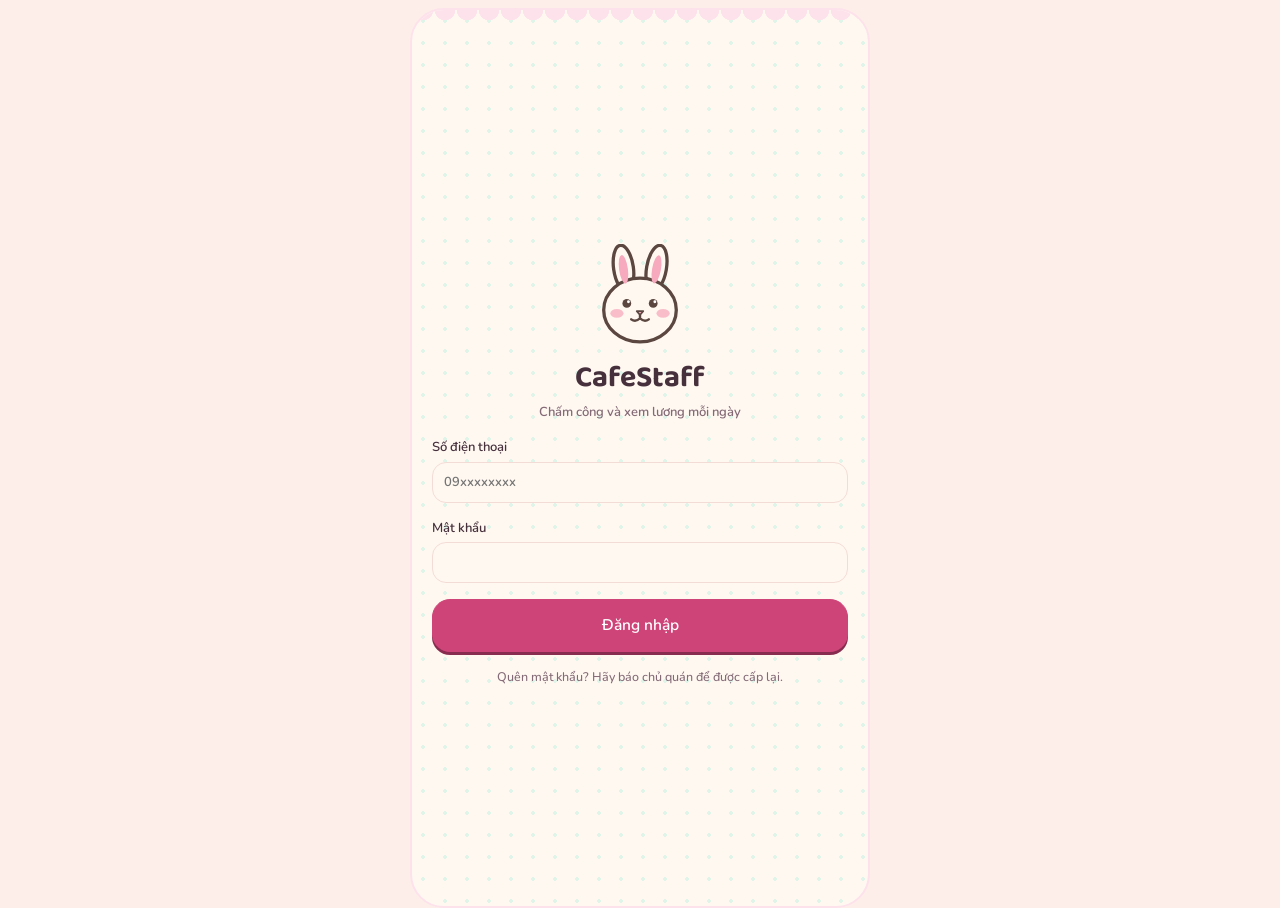
==== index.html @ 4eedaa8b "Add files via upload" ====
<!DOCTYPE html>
<html lang="vi">
  <head>
    <meta charset="UTF-8" />
    <meta name="viewport" content="width=device-width, initial-scale=1" />
    <meta name="theme-color" content="#cf4478" />
    <meta name="apple-mobile-web-app-capable" content="yes" />
    <meta name="apple-mobile-web-app-title" content="CafeStaff" />
    <link rel="apple-touch-icon" href="/icon-192.png" />
    <link rel="icon" type="image/png" href="/icon-192.png" />
    <link rel="preconnect" href="https://fonts.googleapis.com" />
    <link href="https://fonts.googleapis.com/css2?family=Nunito:wght@500;600;700;800&family=Baloo+2:wght@500;600;700;800&display=swap" rel="stylesheet" />
    <title>CafeStaff HRM</title>
    <script type="module" crossorigin src="/index-eBSY6qAa.js"></script>
    <link rel="stylesheet" crossorigin href="/index-c_bGm5y_.css">
  <link rel="manifest" href="/manifest.webmanifest"></head>
  <body>
    <div id="root"></div>
  </body>
</html>
---- index-c_bGm5y_.css ----
*,:before,:after{--tw-border-spacing-x:0;--tw-border-spacing-y:0;--tw-translate-x:0;--tw-translate-y:0;--tw-rotate:0;--tw-skew-x:0;--tw-skew-y:0;--tw-scale-x:1;--tw-scale-y:1;--tw-pan-x: ;--tw-pan-y: ;--tw-pinch-zoom: ;--tw-scroll-snap-strictness:proximity;--tw-gradient-from-position: ;--tw-gradient-via-position: ;--tw-gradient-to-position: ;--tw-ordinal: ;--tw-slashed-zero: ;--tw-numeric-figure: ;--tw-numeric-spacing: ;--tw-numeric-fraction: ;--tw-ring-inset: ;--tw-ring-offset-width:0px;--tw-ring-offset-color:#fff;--tw-ring-color:rgb(59 130 246 / .5);--tw-ring-offset-shadow:0 0 #0000;--tw-ring-shadow:0 0 #0000;--tw-shadow:0 0 #0000;--tw-shadow-colored:0 0 #0000;--tw-blur: ;--tw-brightness: ;--tw-contrast: ;--tw-grayscale: ;--tw-hue-rotate: ;--tw-invert: ;--tw-saturate: ;--tw-sepia: ;--tw-drop-shadow: ;--tw-backdrop-blur: ;--tw-backdrop-brightness: ;--tw-backdrop-contrast: ;--tw-backdrop-grayscale: ;--tw-backdrop-hue-rotate: ;--tw-backdrop-invert: ;--tw-backdrop-opacity: ;--tw-backdrop-saturate: ;--tw-backdrop-sepia: ;--tw-contain-size: ;--tw-contain-layout: ;--tw-contain-paint: ;--tw-contain-style: }::backdrop{--tw-border-spacing-x:0;--tw-border-spacing-y:0;--tw-translate-x:0;--tw-translate-y:0;--tw-rotate:0;--tw-skew-x:0;--tw-skew-y:0;--tw-scale-x:1;--tw-scale-y:1;--tw-pan-x: ;--tw-pan-y: ;--tw-pinch-zoom: ;--tw-scroll-snap-strictness:proximity;--tw-gradient-from-position: ;--tw-gradient-via-position: ;--tw-gradient-to-position: ;--tw-ordinal: ;--tw-slashed-zero: ;--tw-numeric-figure: ;--tw-numeric-spacing: ;--tw-numeric-fraction: ;--tw-ring-inset: ;--tw-ring-offset-width:0px;--tw-ring-offset-color:#fff;--tw-ring-color:rgb(59 130 246 / .5);--tw-ring-offset-shadow:0 0 #0000;--tw-ring-shadow:0 0 #0000;--tw-shadow:0 0 #0000;--tw-shadow-colored:0 0 #0000;--tw-blur: ;--tw-brightness: ;--tw-contrast: ;--tw-grayscale: ;--tw-hue-rotate: ;--tw-invert: ;--tw-saturate: ;--tw-sepia: ;--tw-drop-shadow: ;--tw-backdrop-blur: ;--tw-backdrop-brightness: ;--tw-backdrop-contrast: ;--tw-backdrop-grayscale: ;--tw-backdrop-hue-rotate: ;--tw-backdrop-invert: ;--tw-backdrop-opacity: ;--tw-backdrop-saturate: ;--tw-backdrop-sepia: ;--tw-contain-size: ;--tw-contain-layout: ;--tw-contain-paint: ;--tw-contain-style: }.visible{visibility:visible}.block{display:block}.table{display:table}.grid{display:grid}.contents{display:contents}.hidden{display:none}.transform{transform:translate(var(--tw-translate-x),var(--tw-translate-y)) rotate(var(--tw-rotate)) skew(var(--tw-skew-x)) skewY(var(--tw-skew-y)) scaleX(var(--tw-scale-x)) scaleY(var(--tw-scale-y))}.filter{filter:var(--tw-blur) var(--tw-brightness) var(--tw-contrast) var(--tw-grayscale) var(--tw-hue-rotate) var(--tw-invert) var(--tw-saturate) var(--tw-sepia) var(--tw-drop-shadow)}:root{--bg:#fdeee9;--surface:#ffffff;--sunk:#fff8f1;--ink:#46303c;--muted:#846a76;--line:#f4dcd6;--accent:#cf4478;--accent-ink:#ffffff;--accent-soft:#fde2ec;--ok:#23763a;--ok-soft:#dff2e3;--warn:#a85408;--warn-soft:#fdebc9;--bad:#b3261e;--bad-soft:#fbe1de;--display:"Baloo 2","Nunito",system-ui,sans-serif;--body:"Nunito","Be Vietnam Pro",system-ui,-apple-system,"Segoe UI",sans-serif;--r:24px;--petal:#8ed8b9;--petal-soft:#dff5ea;--t1:#dcf2e6;--t2:#fde6ec;--t3:#fff0c9;--t4:#e0edfb}@media (prefers-color-scheme: dark){:root:not([data-theme=light]){color-scheme:dark;--bg:#1c1418;--surface:#2b1f26;--sunk:#231a20;--ink:#fbeaf1;--muted:#c7a9b6;--line:#47343e;--accent:#ff8fb5;--accent-ink:#3d0d21;--accent-soft:#4b2435;--ok:#7fcf92;--ok-soft:#163021;--warn:#f0b35e;--warn-soft:#3a2a11;--bad:#f39088;--bad-soft:#3d1b18;--petal:#6dbf9e;--petal-soft:#1f3a30;--t1:#17352a;--t2:#3a2229;--t3:#3a3013;--t4:#1b2b3f}}:root[data-theme=dark]{color-scheme:dark;--bg:#1c1418;--surface:#2b1f26;--sunk:#231a20;--ink:#fbeaf1;--muted:#c7a9b6;--line:#47343e;--accent:#ff8fb5;--accent-ink:#3d0d21;--accent-soft:#4b2435;--ok:#7fcf92;--ok-soft:#163021;--warn:#f0b35e;--warn-soft:#3a2a11;--bad:#f39088;--bad-soft:#3d1b18;--petal:#6dbf9e;--petal-soft:#1f3a30;--t1:#17352a;--t2:#3a2229;--t3:#3a3013;--t4:#1b2b3f}*{box-sizing:border-box}html,body{margin:0}body{background:var(--bg);color:var(--ink);font-family:var(--body);font-size:15.5px;font-weight:500;line-height:1.45;-webkit-font-smoothing:antialiased}button,input,select,textarea{font:inherit;color:inherit}button{cursor:pointer}:focus-visible{outline:3px solid var(--accent);outline-offset:2px}h1,h2,h3,p{margin:0}h1,h2,h3{text-wrap:balance}.num{font-family:var(--display);font-variant-numeric:tabular-nums}.seg{display:flex;background:var(--surface);border:1px solid var(--line);border-radius:12px;padding:3px;gap:2px;flex:1;min-width:0}.seg button{flex:1;border:0;background:transparent;border-radius:9px;padding:7px 6px;font-size:13px;font-weight:600;color:var(--muted);white-space:nowrap}.seg button[aria-pressed=true]{background:var(--accent);color:var(--accent-ink)}.chipbtn{border:1px solid var(--line);background:var(--surface);border-radius:999px;padding:6px 11px;font-size:12.5px;font-weight:600}.chipbtn.on{border-color:var(--bad);color:var(--bad);background:var(--bad-soft)}.app{max-width:460px;margin:8px auto 24px;background:var(--sunk);border:1px solid var(--line);border-radius:28px;min-height:720px;display:flex;flex-direction:column;overflow:clip}@media (max-width:480px){.app{border-radius:0;border-left:0;border-right:0;margin-bottom:0}}.view{flex:1;padding:18px 16px 20px;display:flex;flex-direction:column;gap:14px}.nav{position:sticky;bottom:0;display:grid;grid-template-columns:repeat(5,1fr);background:var(--surface);border-top:1px solid var(--line);padding:6px 4px 8px}.nav button{border:0;background:transparent;display:flex;flex-direction:column;align-items:center;gap:2px;padding:6px 2px;font-size:11px;font-weight:600;color:var(--muted);border-radius:10px;position:relative}.nav button[aria-current=page]{color:var(--accent)}.nav svg,.ic{width:22px;height:22px;fill:none;stroke:currentColor;stroke-width:1.8;stroke-linecap:round;stroke-linejoin:round;flex:none}.badge{position:absolute;top:2px;right:calc(50% - 20px);background:var(--bad);color:#fff;border-radius:999px;font-size:10px;min-width:16px;height:16px;line-height:16px;padding:0 4px}.top{display:flex;justify-content:space-between;align-items:flex-start;gap:12px}.top h1{font-family:var(--display);font-size:21px;font-weight:600;line-height:1.2}.sub{color:var(--muted);font-size:13px}.clock{font-size:26px;font-weight:600;line-height:1}.card{background:var(--surface);border:1px solid var(--line);border-radius:var(--r);padding:14px}.card h2,.sec{font-size:13px;font-weight:700;letter-spacing:.02em;color:var(--muted);text-transform:uppercase}.stack{display:flex;flex-direction:column;gap:10px}.between{display:flex;justify-content:space-between;align-items:center;gap:10px}.wrap{display:flex;flex-wrap:wrap;gap:6px;align-items:center}.pill{display:inline-flex;align-items:center;gap:5px;border-radius:999px;padding:3px 9px;font-size:12px;font-weight:600;background:var(--sunk);color:var(--muted);border:1px solid var(--line);white-space:nowrap}.pill.ok{background:var(--ok-soft);color:var(--ok);border-color:transparent}.pill.warn{background:var(--warn-soft);color:var(--warn);border-color:transparent}.pill.bad{background:var(--bad-soft);color:var(--bad);border-color:transparent}.pill.acc{background:var(--accent-soft);color:var(--accent);border-color:transparent}.pill.ok:before,.pill.warn:before,.pill.bad:before{content:"";width:6px;height:6px;border-radius:50%;background:currentColor}.today{background:var(--accent);color:var(--accent-ink);border:0;border-radius:28px;padding:16px;display:flex;flex-direction:column;gap:14px}.today .lbl{opacity:.8;font-size:12.5px;font-weight:600;text-transform:uppercase;letter-spacing:.03em}.today .shift{font-family:var(--display);font-size:22px;font-weight:600}.today .state{background:color-mix(in srgb,var(--accent-ink) 16%,transparent);border-radius:999px;padding:4px 10px;font-size:12.5px;font-weight:600}.punch{width:100%;border:0;border-radius:26px;padding:20px 12px;background:var(--accent-ink);color:var(--accent);font-family:var(--display);font-size:22px;font-weight:700;letter-spacing:.04em;display:flex;flex-direction:column;align-items:center;gap:2px;box-shadow:0 6px 0 var(--petal)}.punch:active{transform:translateY(3px);box-shadow:0 3px 0 var(--petal)}.punch small{font-family:var(--body);font-size:12.5px;font-weight:500;letter-spacing:0;opacity:.85}.punch.out{background:var(--warn-soft);color:var(--warn)}.punch[disabled]{opacity:.55;cursor:default;box-shadow:none}.today .foot{display:flex;justify-content:space-between;font-size:13px;gap:8px;flex-wrap:wrap}.tiles{display:grid;grid-template-columns:1fr 1fr;gap:10px}.tile{background:var(--surface);border:1px solid var(--line);border-radius:var(--r);padding:12px;display:flex;flex-direction:column;gap:2px}.tile b{font-family:var(--display);font-variant-numeric:tabular-nums;font-size:20px;font-weight:600}.tile span{font-size:12.5px;color:var(--muted)}.tile.alert b{color:var(--warn)}.list{display:flex;flex-direction:column}.item{display:flex;justify-content:space-between;align-items:center;gap:10px;padding:11px 0;border-top:1px solid var(--line)}.item:first-child{border-top:0;padding-top:2px}.item:last-child{padding-bottom:2px}.item .t{font-weight:600}.item .d{font-size:12.5px;color:var(--muted)}.item>div:first-child{min-width:0}.datebox{width:46px;flex:none;text-align:center;background:var(--sunk);border:1px solid var(--line);border-radius:12px;padding:5px 0;line-height:1.15}.datebox b{display:block;font-family:var(--display);font-size:17px}.datebox span{font-size:10.5px;color:var(--muted);font-weight:600}.lead{display:flex;gap:11px;align-items:center;min-width:0}.days{display:grid;grid-template-columns:repeat(7,1fr);gap:5px}.days button{border:1px solid var(--line);background:var(--surface);border-radius:12px;padding:7px 0;display:flex;flex-direction:column;align-items:center;gap:1px;font-size:11px;color:var(--muted);font-weight:600;position:relative}.days button b{font-family:var(--display);font-size:16px;color:var(--ink)}.days button[aria-pressed=true]{background:var(--accent);border-color:var(--accent);color:var(--accent-ink)}.days button[aria-pressed=true] b{color:var(--accent-ink)}.days i{width:5px;height:5px;border-radius:50%;background:var(--accent)}.days button[aria-pressed=true] i{background:var(--accent-ink)}.days i.none{background:transparent}.btn{border:1px solid var(--line);background:var(--surface);border-radius:11px;padding:8px 12px;font-weight:600;font-size:13.5px}.btn.pri{background:var(--accent);border-color:var(--accent);color:var(--accent-ink)}.btn.no{color:var(--bad)}.btn.block{width:100%;padding:12px}.btn.sm{padding:5px 9px;font-size:12.5px}.btn[disabled]{opacity:.5;cursor:default}.empty{color:var(--muted);font-size:13.5px;padding:6px 0}.note{font-size:12.5px;color:var(--muted)}.banner{border-radius:12px;padding:10px 12px;font-size:13.5px;background:var(--warn-soft);color:var(--warn);font-weight:500}.banner.bad{background:var(--bad-soft);color:var(--bad)}.banner.ok{background:var(--ok-soft);color:var(--ok)}.kv{display:flex;justify-content:space-between;gap:12px;padding:8px 0;border-top:1px solid var(--line);font-size:14px}.kv:first-of-type{border-top:0}.kv b{font-variant-numeric:tabular-nums;font-weight:600;text-align:right}.total{display:flex;justify-content:space-between;align-items:baseline;border-top:2px solid var(--ink);padding-top:10px;margin-top:4px}.total b{font-family:var(--display);font-size:24px;font-variant-numeric:tabular-nums}.tw{overflow-x:auto}table{border-collapse:collapse;width:100%;font-size:13px;font-variant-numeric:tabular-nums}th,td{padding:8px;text-align:right;border-top:1px solid var(--line);white-space:nowrap}th{font-size:11.5px;text-transform:uppercase;color:var(--muted);border-top:0}th:first-child,td:first-child{text-align:left;padding-left:0}tfoot td{font-weight:700;border-top:2px solid var(--ink)}.avatar{width:38px;height:38px;border-radius:50%;background:var(--accent-soft);color:var(--accent);display:grid;place-items:center;font-family:var(--display);font-weight:600;flex:none}.avatar.lg{width:56px;height:56px;font-size:20px}.scrim{position:fixed;top:0;right:0;bottom:0;left:0;background:#080e0c8c;display:flex;align-items:flex-end;justify-content:center;z-index:20}.sheet{background:var(--surface);width:100%;max-width:460px;border-radius:22px 22px 0 0;padding:18px 16px 22px;display:flex;flex-direction:column;gap:12px;max-height:88vh;overflow:auto}.sheet h3{font-family:var(--display);font-size:18px;font-weight:600}label{display:flex;flex-direction:column;gap:5px;font-size:13px;font-weight:600}input,select,textarea{background:var(--sunk);border:1px solid var(--line);border-radius:11px;padding:10px 11px;width:100%}textarea{min-height:72px;resize:vertical}.two{display:grid;grid-template-columns:1fr 1fr;gap:10px}.toast{position:fixed;left:50%;bottom:86px;transform:translate(-50%);background:var(--ink);color:var(--bg);padding:11px 16px;border-radius:14px;font-size:14px;font-weight:500;z-index:30;max-width:min(420px,calc(100vw - 32px));text-align:center;box-shadow:0 8px 24px #00000040}.switch{width:46px;height:28px;border-radius:999px;border:1px solid var(--line);background:var(--sunk);position:relative;flex:none;padding:0}.switch:after{content:"";position:absolute;top:3px;left:3px;width:20px;height:20px;border-radius:50%;background:var(--muted);transition:transform .15s}.switch[aria-checked=true]{background:var(--accent);border-color:var(--accent)}.switch[aria-checked=true]:after{transform:translate(18px);background:var(--accent-ink)}.days.big button{padding:11px 0;font-size:12.5px}.days.big button b{font-size:20px}.slot{background:var(--surface);border:1px solid var(--line);border-radius:var(--r);padding:14px;display:flex;flex-direction:column;gap:10px;cursor:pointer}.slot .sn{font-size:15.5px;font-weight:600}.slot .st{font-family:var(--display);font-variant-numeric:tabular-nums;font-size:20px;font-weight:600}.slot .plus{flex:none;border-radius:12px;background:var(--accent);color:var(--accent-ink);font-weight:700;font-size:14.5px;padding:11px 14px;white-space:nowrap}.slot .pill{font-size:14px;padding:5px 11px}.pick{display:flex;align-items:center;gap:12px;padding:11px 12px;border:2px solid var(--line);border-radius:14px;background:var(--surface);text-align:left;font-size:16.5px;min-height:62px;width:100%}.pick .pn{flex:1;display:flex;flex-direction:column;min-width:0}.pick small{font-size:13px;color:var(--muted);font-weight:400}.pick .tick{font-size:13.5px;font-weight:700;color:var(--muted);white-space:nowrap}.pick.on{border-color:var(--accent);background:var(--accent-soft)}.pick.on .tick{color:var(--accent)}.pick[disabled]{opacity:.5;cursor:default}.btn.big{padding:14px;font-size:15.5px}.app{background-color:var(--sunk);background-image:radial-gradient(var(--petal-soft) 1.6px,transparent 1.8px);background-size:22px 22px;border:2px solid var(--line);border-radius:34px}.top h1{font-size:25px;font-weight:700}.card,.tile,.slot{border-width:1.5px;box-shadow:0 4px 0 var(--line)}.card h2,.sec{text-transform:none;letter-spacing:0;font-family:var(--display);font-size:17px;font-weight:700;color:var(--ink);display:flex;align-items:center;gap:6px}.card h2:before,.sec:before{content:"✿";color:var(--accent);font-size:16px}.tiles .tile:nth-child(4n+1){background:var(--t1)}.tiles .tile:nth-child(4n+2){background:var(--t2)}.tiles .tile:nth-child(4n+3){background:var(--t3)}.tiles .tile:nth-child(4n+4){background:var(--t4)}.tile{border-color:transparent;box-shadow:none;padding:13px 14px}.tile b{font-size:22px;font-weight:700}.tile span{color:var(--ink);opacity:.72}.btn{border-radius:999px;border-width:1.5px;padding:8px 14px;white-space:nowrap;box-shadow:0 3px 0 var(--line);transition:transform .08s}.btn.pri{box-shadow:0 3px color-mix(in srgb,var(--accent) 65%,#000)}.btn:active,.pick:active,.days button:active,.nav button:active,.chipbtn:active{transform:translateY(2px) scale(.98)}.btn[disabled]{box-shadow:none}.btn.block,.btn.big{border-radius:18px;white-space:normal}.pill{padding:4px 10px;font-weight:700}.avatar{border:2px solid var(--petal);background:var(--petal-soft);color:var(--ink)}.datebox{border-radius:14px;overflow:hidden;padding:0 0 4px;border-width:1.5px;background:var(--surface)}.datebox span{display:block;background:var(--petal);color:#143d2c;padding:2px 0;margin-bottom:2px}.days button{border-radius:16px;border-width:1.5px;box-shadow:0 3px 0 var(--line)}.days button[aria-pressed=true]{box-shadow:0 3px 0 var(--petal)}.days i{background:var(--petal)}.nav{border-top:2px solid var(--line);border-radius:22px 22px 0 0;padding:8px 6px 10px;gap:2px}.nav button{border-radius:16px;padding:7px 2px;transition:transform .08s}.nav button[aria-current=page]{background:var(--accent-soft)}.nav button[aria-current=page] svg{animation:hop .4s ease-out}.badge{background:var(--petal);color:#143d2c;font-weight:700}.seg{border-radius:999px;border-width:1.5px}.seg button{border-radius:999px}.chipbtn{border-width:1.5px;box-shadow:0 2px 0 var(--line)}input,select,textarea{border-radius:14px;border-width:1.5px}input:focus-visible,select:focus-visible,textarea:focus-visible{outline-color:var(--petal)}.sheet{border-radius:32px 32px 0 0;border-top:3px solid var(--petal)}.sheet:before{content:"";width:44px;height:5px;border-radius:99px;background:var(--line);align-self:center;margin-top:-6px;flex:none}.sheet h3{font-size:21px;font-weight:700}.toast{border-radius:999px;border:2px solid var(--petal);padding:11px 20px}.banner{border-radius:18px}.slot{border-radius:var(--r)}.slot .plus{border-radius:999px;box-shadow:0 3px color-mix(in srgb,var(--accent) 65%,#000)}.pick{border-radius:20px}.pick.on{border-color:var(--petal);background:var(--petal-soft)}.pick.on .tick{color:var(--ink)}.empty:before{content:"🌱 "}.total{border-top:2px dashed var(--petal)}.switch[aria-checked=true]{background:var(--petal);border-color:var(--petal)}.switch[aria-checked=true]:after{background:#fff}.today{box-shadow:0 5px color-mix(in srgb,var(--accent) 65%,#000);position:relative}.punch:before{content:"🌸";font-size:20px;line-height:1}.punch.out:before{content:"🌙"}.punch[disabled]:before{content:"💤"}.hello{display:flex;gap:10px;align-items:center}@keyframes hop{0%{transform:translateY(0)}45%{transform:translateY(-5px)}to{transform:translateY(0)}}@media (max-width:480px){.app{border-radius:0;border-left:0;border-right:0}}.app{position:relative;border-color:var(--accent-soft)}.app:before{content:"";display:block;height:14px;flex:none;background:radial-gradient(circle at 11px 0,var(--accent-soft) 10px,transparent 10.5px) 0 0/22px 14px repeat-x}.nav button[aria-current=page]:after{content:"🐾";font-size:9px;line-height:1;position:absolute;top:3px;right:calc(50% - 24px)}.bubble{background:var(--accent-ink);color:var(--accent);border-radius:18px;padding:9px 14px;font-weight:700;font-size:14px;position:relative;align-self:flex-end;max-width:100%}.bubble:before{content:"";position:absolute;top:-7px;right:30px;width:14px;height:14px;background:inherit;transform:rotate(45deg);border-radius:3px}.sleepy{display:flex;flex-direction:column;align-items:center;gap:6px;text-align:center;padding:10px 0;font-weight:700}.sleepy span{font-weight:500;color:var(--muted);font-size:13.5px}.tile{position:relative;overflow:hidden}.tile:after{content:"✿";position:absolute;right:-6px;bottom:-16px;font-size:54px;line-height:1;color:var(--surface);opacity:.55}.item .t,.slot .sn,.pick b{font-weight:700}.sub{font-weight:600}.mascot{flex:none;display:block}.today .mascot{animation:bob 2.6s ease-in-out infinite}.fx{position:fixed;top:0;right:0;bottom:0;left:0;z-index:40;overflow:hidden;display:grid;place-items:center;background:#080e0c47;cursor:pointer}.fx .bit{position:absolute;top:-8vh;font-size:var(--s);left:var(--x);animation:fall var(--d) linear var(--w) both}.fx .hi{background:var(--surface);color:var(--ink);border:3px solid var(--accent);border-radius:32px;padding:18px 26px 20px;display:flex;flex-direction:column;align-items:center;gap:4px;text-align:center;max-width:300px;box-shadow:0 14px 40px #00000040;animation:pop .55s cubic-bezier(.3,1.6,.5,1) both}.fx .hi b{font-family:var(--display);font-size:23px;font-weight:700;line-height:1.2}.fx .hi span{font-size:14px;color:var(--muted)}.fx .hi .mascot{animation:wig 1s ease-in-out .5s 2}@keyframes fall{0%{transform:translate(0) rotate(0)}to{transform:translate(var(--sw),118vh) rotate(var(--rot))}}@keyframes pop{0%{transform:scale(.3);opacity:0}to{transform:scale(1);opacity:1}}@keyframes wig{0%,to{transform:rotate(0)}25%{transform:rotate(-7deg)}75%{transform:rotate(7deg)}}@keyframes bob{0%,to{transform:translateY(0)}50%{transform:translateY(-4px)}}.hero{position:relative;margin:-32px -16px 0;padding:34px 20px 76px;min-height:262px;overflow:hidden;border-radius:0 0 34px 34px;color:#3d2733;isolation:isolate}.view>.btn~.hero{margin-top:0;border-radius:30px}.hero.toi{color:#fff}.hero .scene{position:absolute;top:0;right:0;bottom:0;left:0;width:100%;height:100%;z-index:-1}.hero .hi-t{font-weight:800;font-size:15px}.hero .when{font-size:13px;font-weight:700;opacity:.85}.hero h1{font-family:var(--display);font-size:32px;font-weight:800;line-height:1.05;margin:2px 0 8px}.hero-pill{background:#fff9;color:#3d2733;border-radius:999px;padding:4px 11px;font-size:12.5px;font-weight:800}.hero.toi .hero-pill{background:#ffffff2e;color:#fff}.hero-say{margin-top:10px;font-weight:800;font-size:14px;max-width:60%}.hero>.mascot{position:absolute;right:16px;bottom:30px;animation:bob 2.6s ease-in-out infinite}.tw{animation:tw 2.4s ease-in-out infinite}@keyframes tw{0%,to{opacity:.3}50%{opacity:1}}.ccard{position:relative;z-index:2;margin-top:-62px;display:flex;align-items:center;gap:14px;width:100%;border:0;border-radius:26px;padding:16px;color:#fff;text-align:left;background:linear-gradient(115deg,#e0558a,#a06ee0);box-shadow:0 6px #8a4cbd,0 16px 30px #823c9638;transition:transform .08s}.ccard.out{background:linear-gradient(115deg,#f0816a,#f5b45c);box-shadow:0 6px #c4673c,0 16px 30px #c86e3c38}.ccard.done{background:linear-gradient(115deg,#b4a3d4,#d9c6e8);box-shadow:0 6px #9784bb;cursor:default}.ccard:not([disabled]):active{transform:translateY(3px)}.cc-ic{width:66px;height:66px;border-radius:20px;background:#ffffff3d;display:grid;place-items:center;flex:none;position:relative}.cc-ic:before{content:"";position:absolute;top:6px;right:6px;bottom:6px;left:6px;border:2.5px dashed rgba(255,255,255,.75);border-radius:15px}.cc-tx{flex:1;display:flex;flex-direction:column;gap:2px;min-width:0}.cc-tx b{font-family:var(--display);font-size:26px;font-weight:800;line-height:1.1}.cc-tx small{font-size:13.5px;font-weight:700;opacity:.95}.cc-tx .cc-hint{font-weight:600;opacity:.85}.cc-go{font-size:30px;font-weight:800;opacity:.85;line-height:1}.ftiles{display:grid;grid-template-columns:1fr 1fr;gap:12px}.ftile{background:var(--surface);border:1.5px solid var(--line);border-radius:22px;padding:14px;display:flex;flex-direction:column;align-items:flex-start;gap:3px;text-align:left;box-shadow:0 4px 0 var(--line);min-height:128px;transition:transform .08s}.ftile:active{transform:translateY(2px)}.ftile svg{width:44px;height:44px;margin-bottom:6px}.ftile b{font-family:var(--display);font-size:17px;font-weight:800;line-height:1.2}.ftile b small{font-family:var(--body);font-size:12px;color:var(--muted);font-weight:700}.ftile small{color:var(--muted);font-size:13px;font-weight:600}.ftile .amt{font-family:var(--display);font-size:18px;font-weight:800;color:var(--accent);font-variant-numeric:tabular-nums}.linkbtn{border:0;background:none;color:var(--accent);font-weight:800;font-size:14px;padding:4px 0}button.item{width:100%;background:none;border:0;border-top:1px solid var(--line);text-align:left;font:inherit;color:inherit}button.item:first-child{border-top:0}button.item .lead>span:last-child{display:flex;flex-direction:column;min-width:0}.tdot{width:40px;height:40px;border-radius:14px;display:grid;place-items:center;font-size:19px;flex:none}@media (prefers-reduced-motion:reduce){.tw,.hero>.mascot{animation:none}}.nav:empty{display:none}.missed{border-color:var(--bad);border-width:2px}.back{align-self:flex-start;border:1.5px solid var(--line);background:var(--surface);border-radius:999px;padding:8px 16px 8px 12px;font-weight:800;font-size:15px;color:var(--accent);box-shadow:0 3px 0 var(--line)}.back:active{transform:translateY(2px)}.newc{background:var(--accent);color:#fff;border-radius:999px;padding:1px 8px;font-weight:800}.view>.btn~.back{margin-top:-4px}.wkbar{display:flex;align-items:center;gap:10px}.wkbar .btn{width:44px;height:44px;padding:0;font-size:22px;flex:none}.wkmid{flex:1;text-align:center;display:flex;flex-direction:column}.wkmid b{font-family:var(--display);font-size:19px;font-weight:800}.wkmid small{color:var(--muted);font-weight:700;font-size:13px}.swipe{display:flex;flex-direction:column;gap:12px;touch-action:pan-y;-webkit-user-select:none;-moz-user-select:none;user-select:none}.swipe.from-r{animation:fromR .26s ease-out}.swipe.from-l{animation:fromL .26s ease-out}@keyframes fromR{0%{transform:translate(48px);opacity:0}to{transform:none;opacity:1}}@keyframes fromL{0%{transform:translate(-48px);opacity:0}to{transform:none;opacity:1}}.days.wk button.today:not([aria-pressed=true]){border-color:var(--accent)}.days.wk button.today:not([aria-pressed=true]) span{color:var(--accent)}.swipe-hint{text-align:center;font-size:12.5px;color:var(--muted);font-weight:700;margin-top:-4px}.shiftrow{display:flex;flex-direction:column;gap:8px;padding:10px 0;border-top:1px solid var(--line)}.shiftrow:first-of-type{border-top:0;padding-top:2px}button.item.sel{background:var(--accent-soft);border-radius:14px;padding-left:8px;padding-right:8px}@media (prefers-reduced-motion:reduce){.swipe.from-r,.swipe.from-l{animation:none}}.days button em{font-style:normal;font-size:10.5px;font-weight:700;color:var(--muted)}.days button[aria-pressed=true] em{color:var(--accent-ink);opacity:.9}.pickdays button[disabled]{opacity:.4;cursor:default;box-shadow:none}.slot.ro{cursor:default;opacity:.8;box-shadow:none}.cpy{display:block;font-family:var(--body);font-size:12.5px;font-weight:700;color:var(--muted);margin-top:2px}.srcbox{background:var(--accent-soft);border-radius:18px;padding:12px 14px;display:flex;flex-direction:column;gap:2px}.srcbox b{font-family:var(--display);font-size:19px;font-weight:800}.srcbox small{font-size:13px;font-weight:700;color:var(--muted)}.chev{font-size:22px;font-weight:800;color:var(--muted);line-height:1}.view>.seg,.sheet .seg{flex:none}.seg2{display:grid;grid-template-columns:1fr 1fr;border-radius:18px;gap:4px}.seg2 button{border-radius:14px;white-space:normal;padding:9px 6px}.nav.n3{grid-template-columns:repeat(3,1fr);padding-left:28px;padding-right:28px}@media (prefers-reduced-motion:reduce){.nav button[aria-current=page] svg{animation:none}.fx .bit{display:none}.fx .hi,.fx .hi .mascot,.today .mascot{animation:none}*{transition:none!important}}html,body,#root{height:100%}.app{min-height:100%}.login{flex:1;display:flex;flex-direction:column;justify-content:center;gap:16px;padding:28px 20px}.login h1{font-family:var(--display);font-size:30px;font-weight:700;line-height:1.1;text-align:center}.center{display:flex;flex-direction:column;align-items:center;text-align:center;gap:8px}.update{margin:12px 16px 0;background:var(--surface);border:2px solid var(--accent);border-radius:18px;padding:8px 10px 8px 16px;display:flex;gap:10px;align-items:center;justify-content:space-between;font-weight:700;font-size:14px}.update>span{display:flex;gap:8px;align-items:center}.dot{width:9px;height:9px;border-radius:50%;background:var(--accent);flex:none}.item.unread .t,.item.unread>div>div:first-child{font-weight:700}.spin{color:var(--muted);text-align:center;padding:24px 0;font-weight:600}.monthbar{display:flex;align-items:center;justify-content:center;gap:14px}.monthbar b{font-family:var(--display);font-size:19px;min-width:150px;text-align:center}
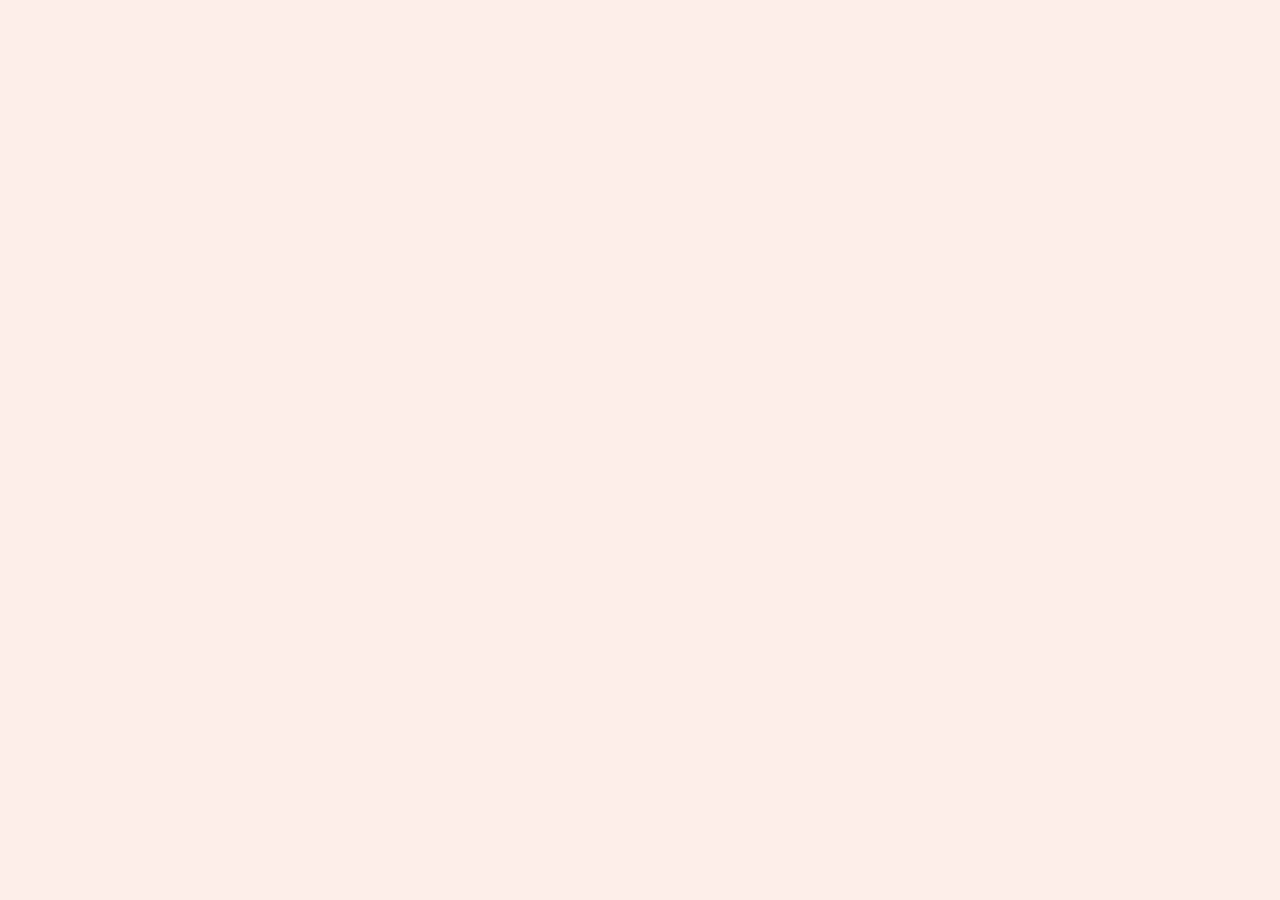
==== commit a4c75ec3: "Add files via upload" ====
--- a/index.html
+++ b/index.html
@@ -11,7 +11,7 @@
     <link rel="preconnect" href="https://fonts.googleapis.com" />
     <link href="https://fonts.googleapis.com/css2?family=Nunito:wght@500;600;700;800&family=Baloo+2:wght@500;600;700;800&display=swap" rel="stylesheet" />
     <title>CafeStaff HRM</title>
-    <script type="module" crossorigin src="/index-eBSY6qAa.js"></script>
+    <script type="module" crossorigin src="/index-0wqsidhv.js"></script>
     <link rel="stylesheet" crossorigin href="/index-c_bGm5y_.css">
   <link rel="manifest" href="/manifest.webmanifest"></head>
   <body>
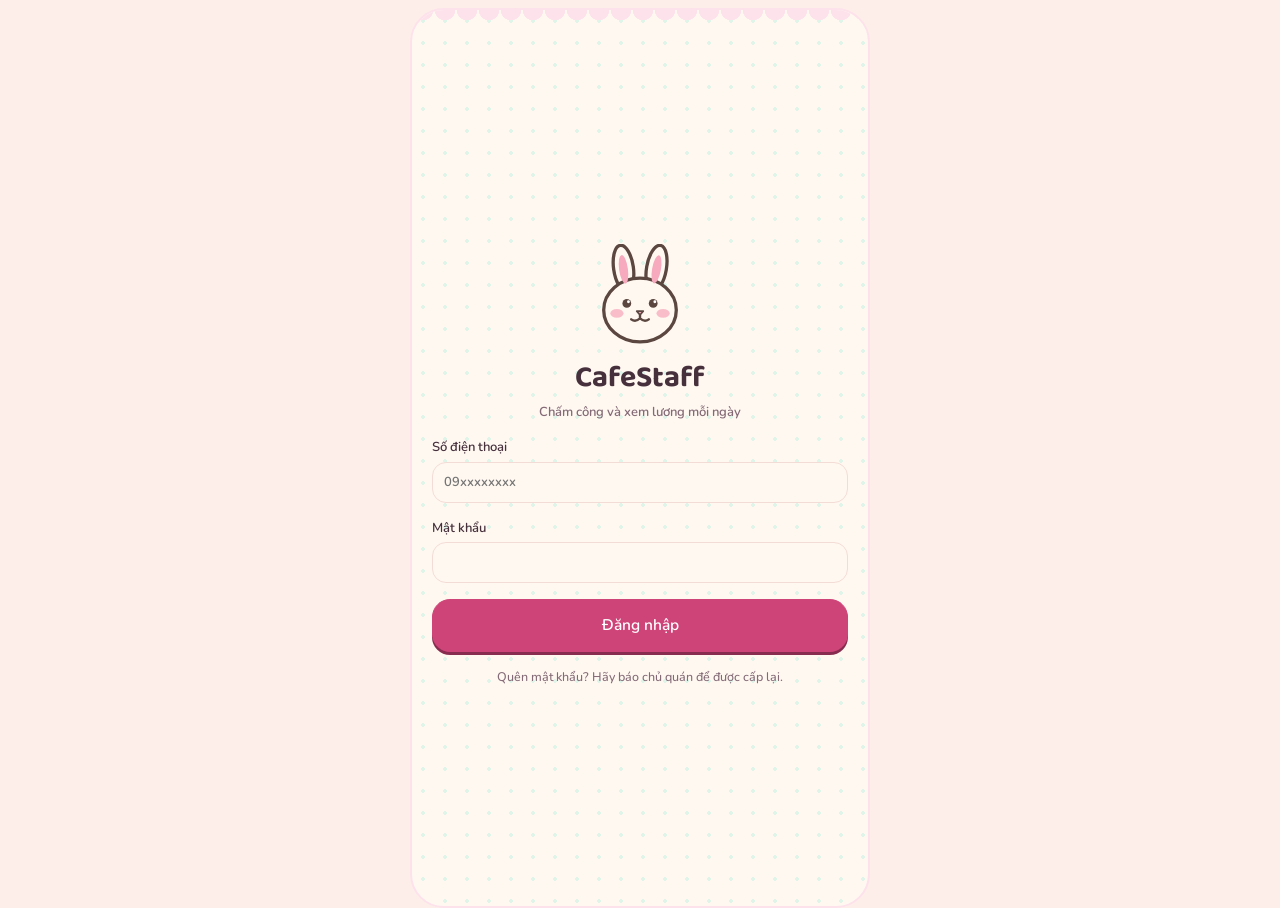
==== commit 0272d6e5: "Add files via upload" ====
--- a/index.html
+++ b/index.html
@@ -11,7 +11,7 @@
     <link rel="preconnect" href="https://fonts.googleapis.com" />
     <link href="https://fonts.googleapis.com/css2?family=Nunito:wght@500;600;700;800&family=Baloo+2:wght@500;600;700;800&display=swap" rel="stylesheet" />
     <title>CafeStaff HRM</title>
-    <script type="module" crossorigin src="/index-0wqsidhv.js"></script>
+    <script type="module" crossorigin src="/index-DCLkVLJP.js"></script>
     <link rel="stylesheet" crossorigin href="/index-c_bGm5y_.css">
   <link rel="manifest" href="/manifest.webmanifest"></head>
   <body>
